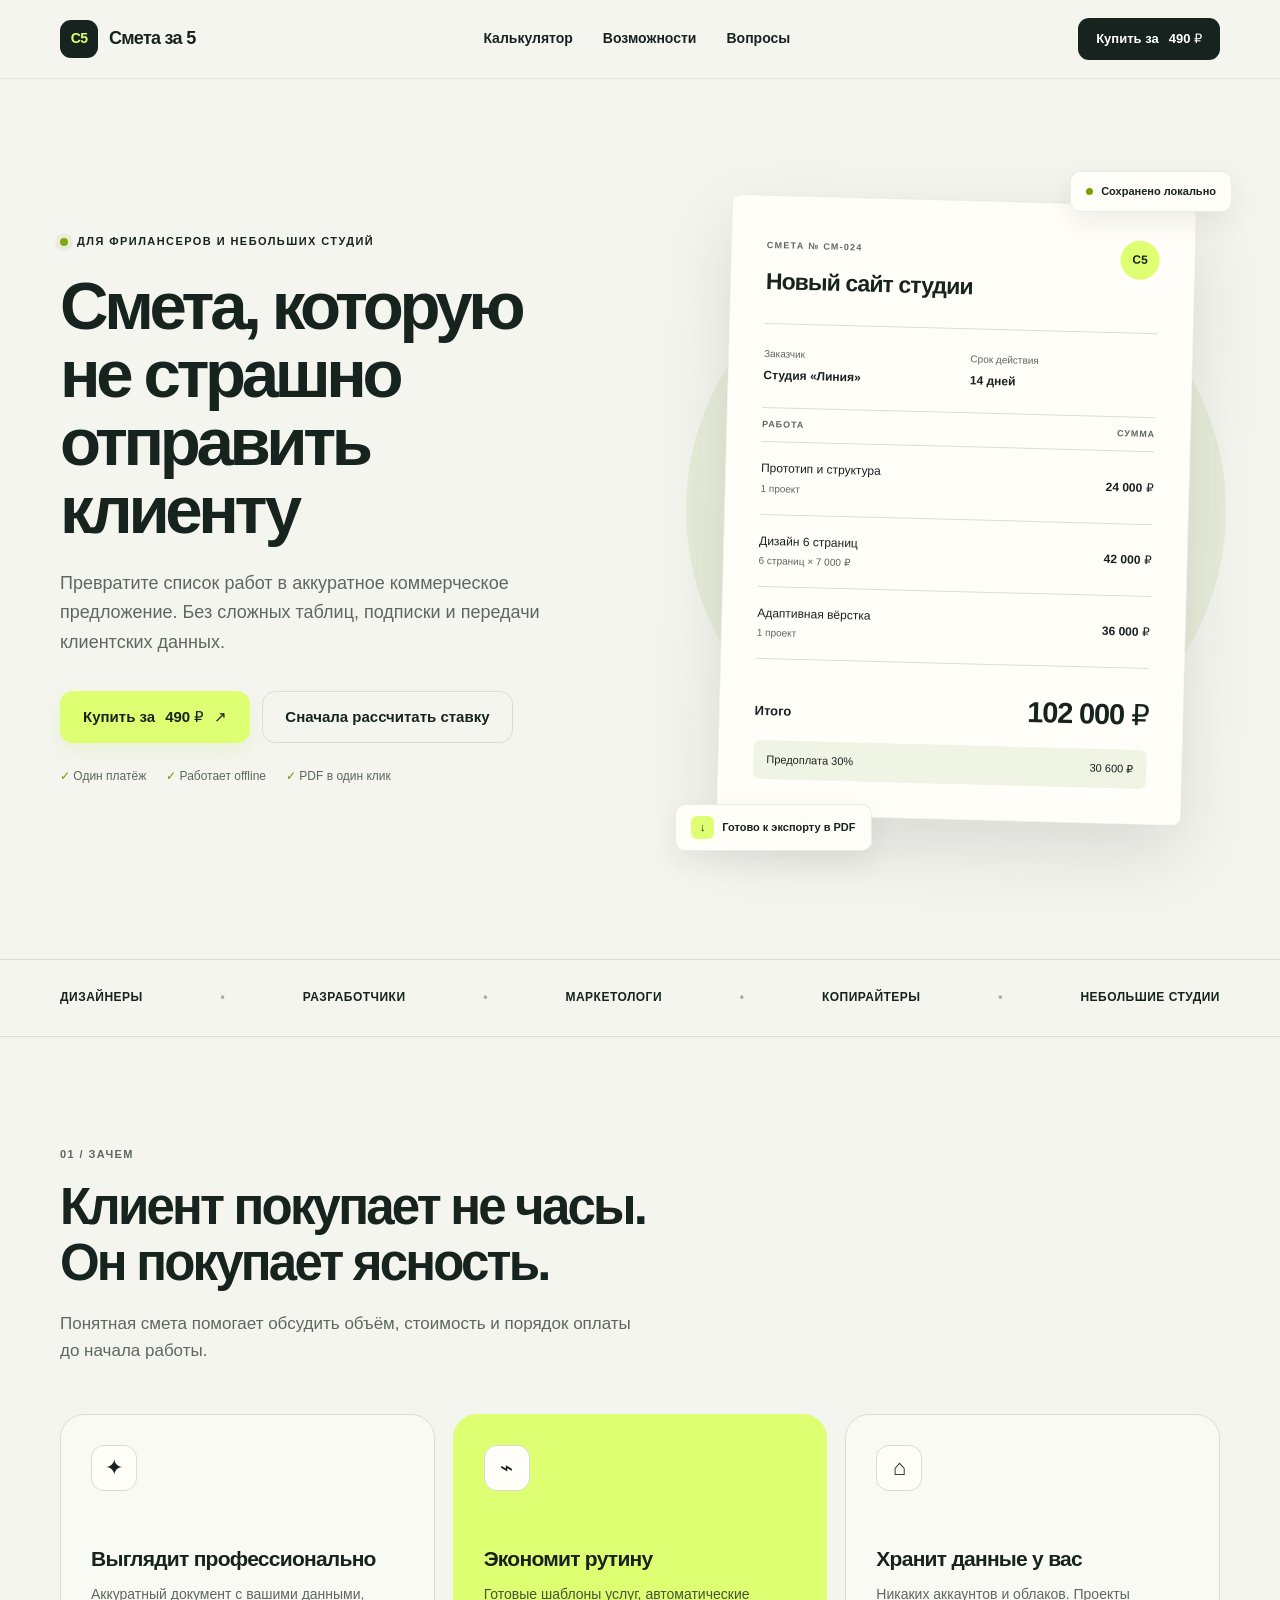
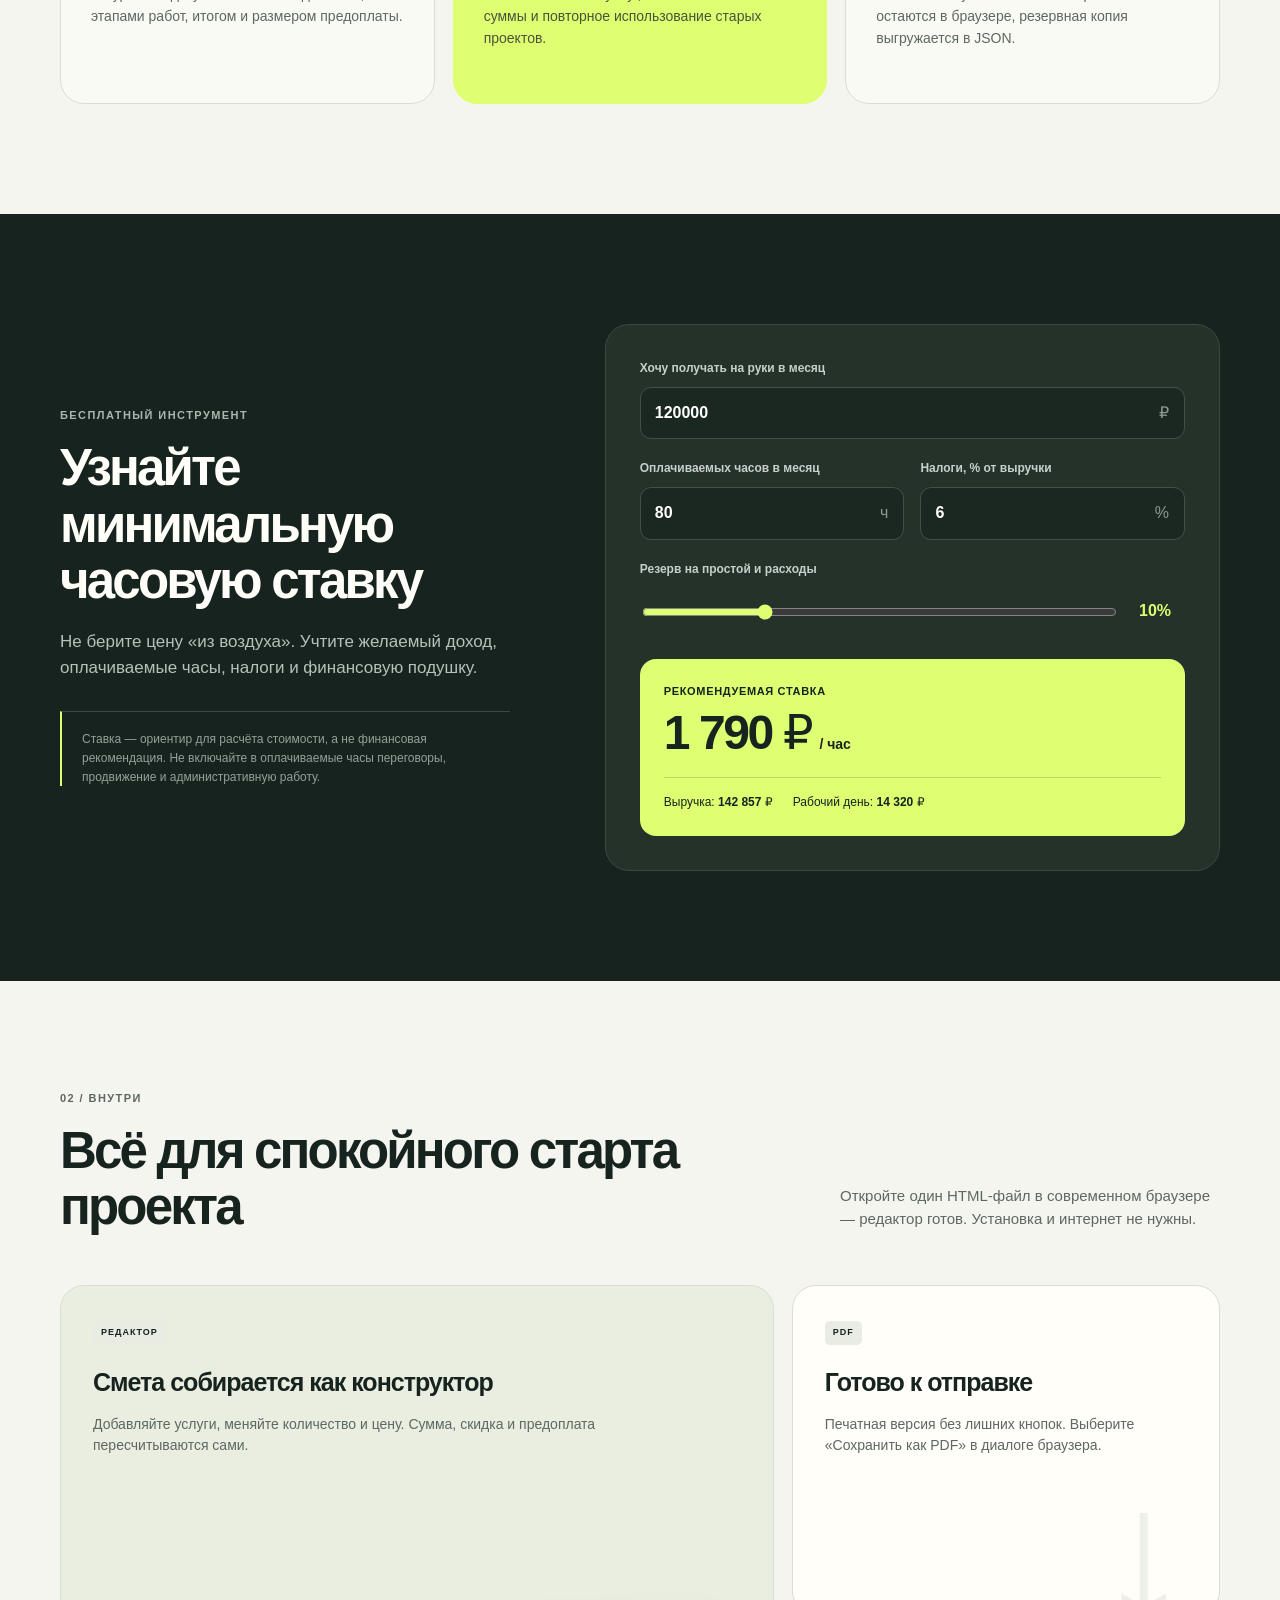
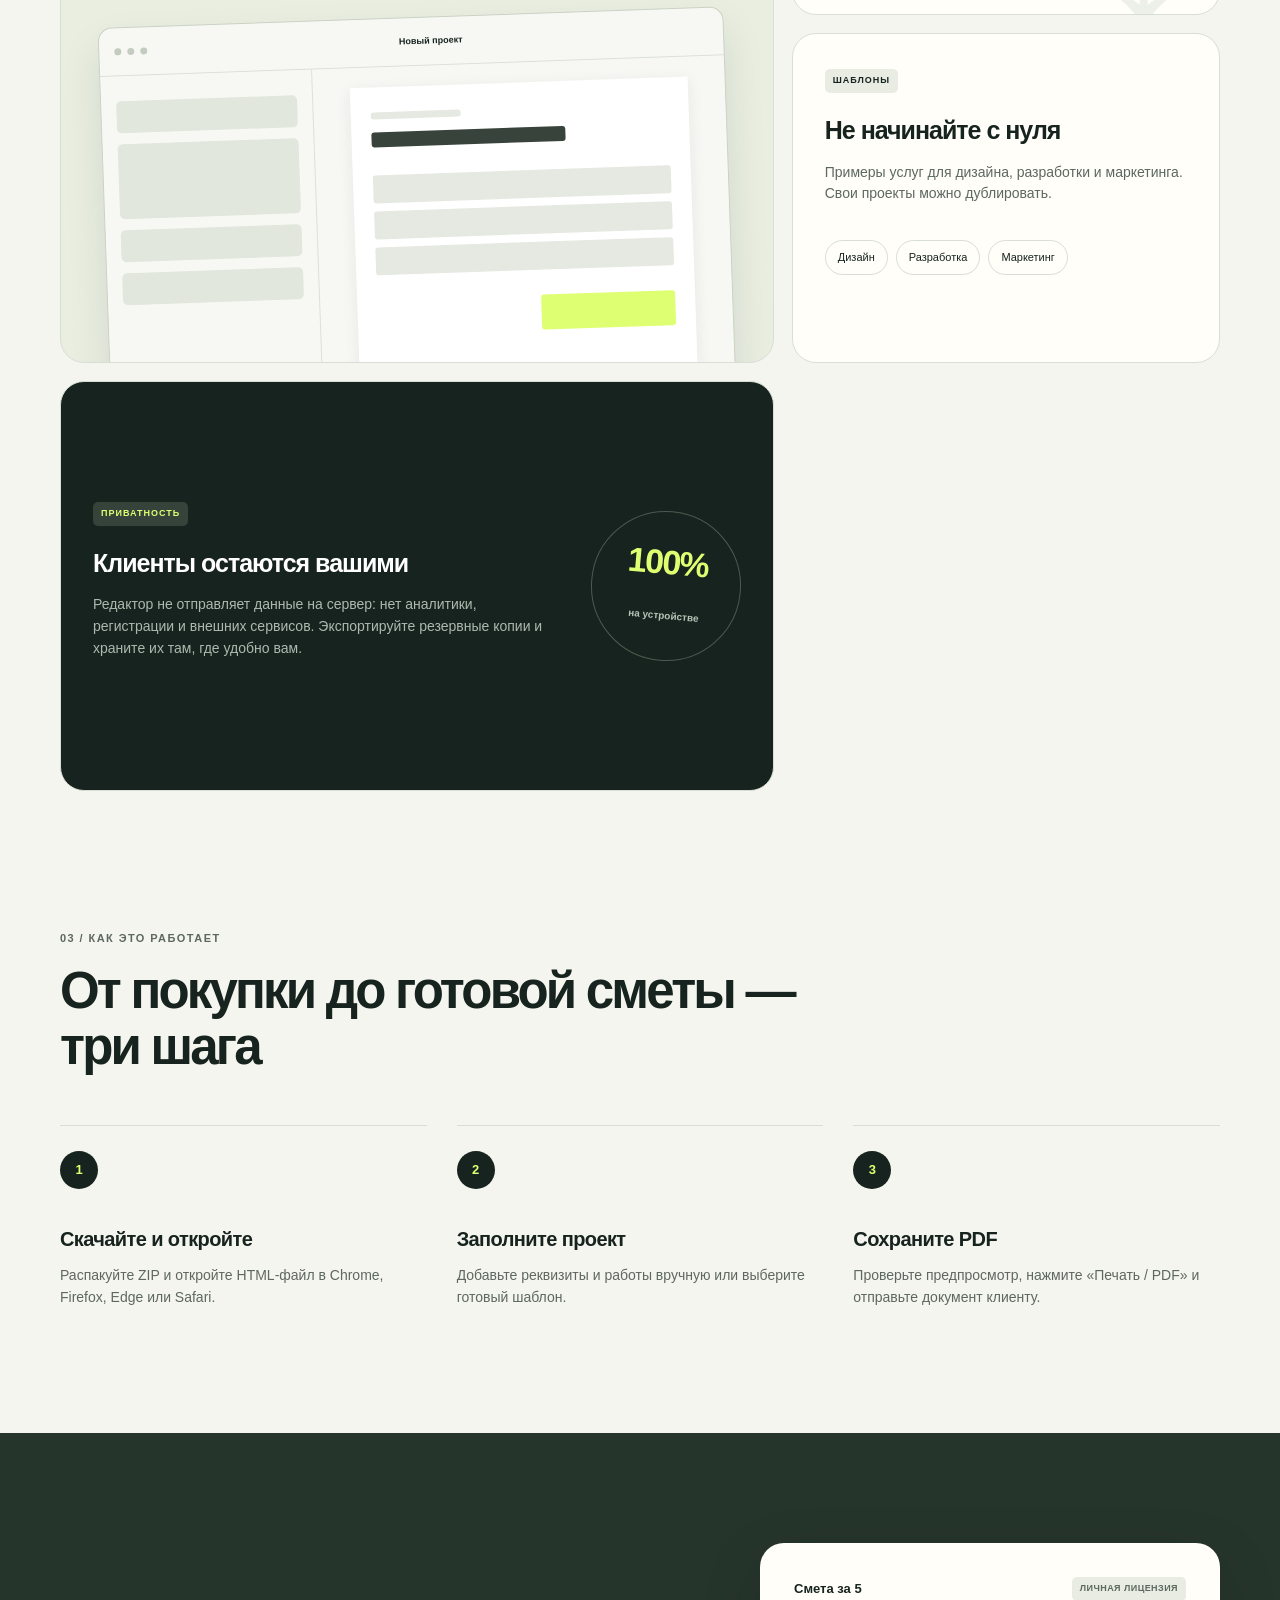
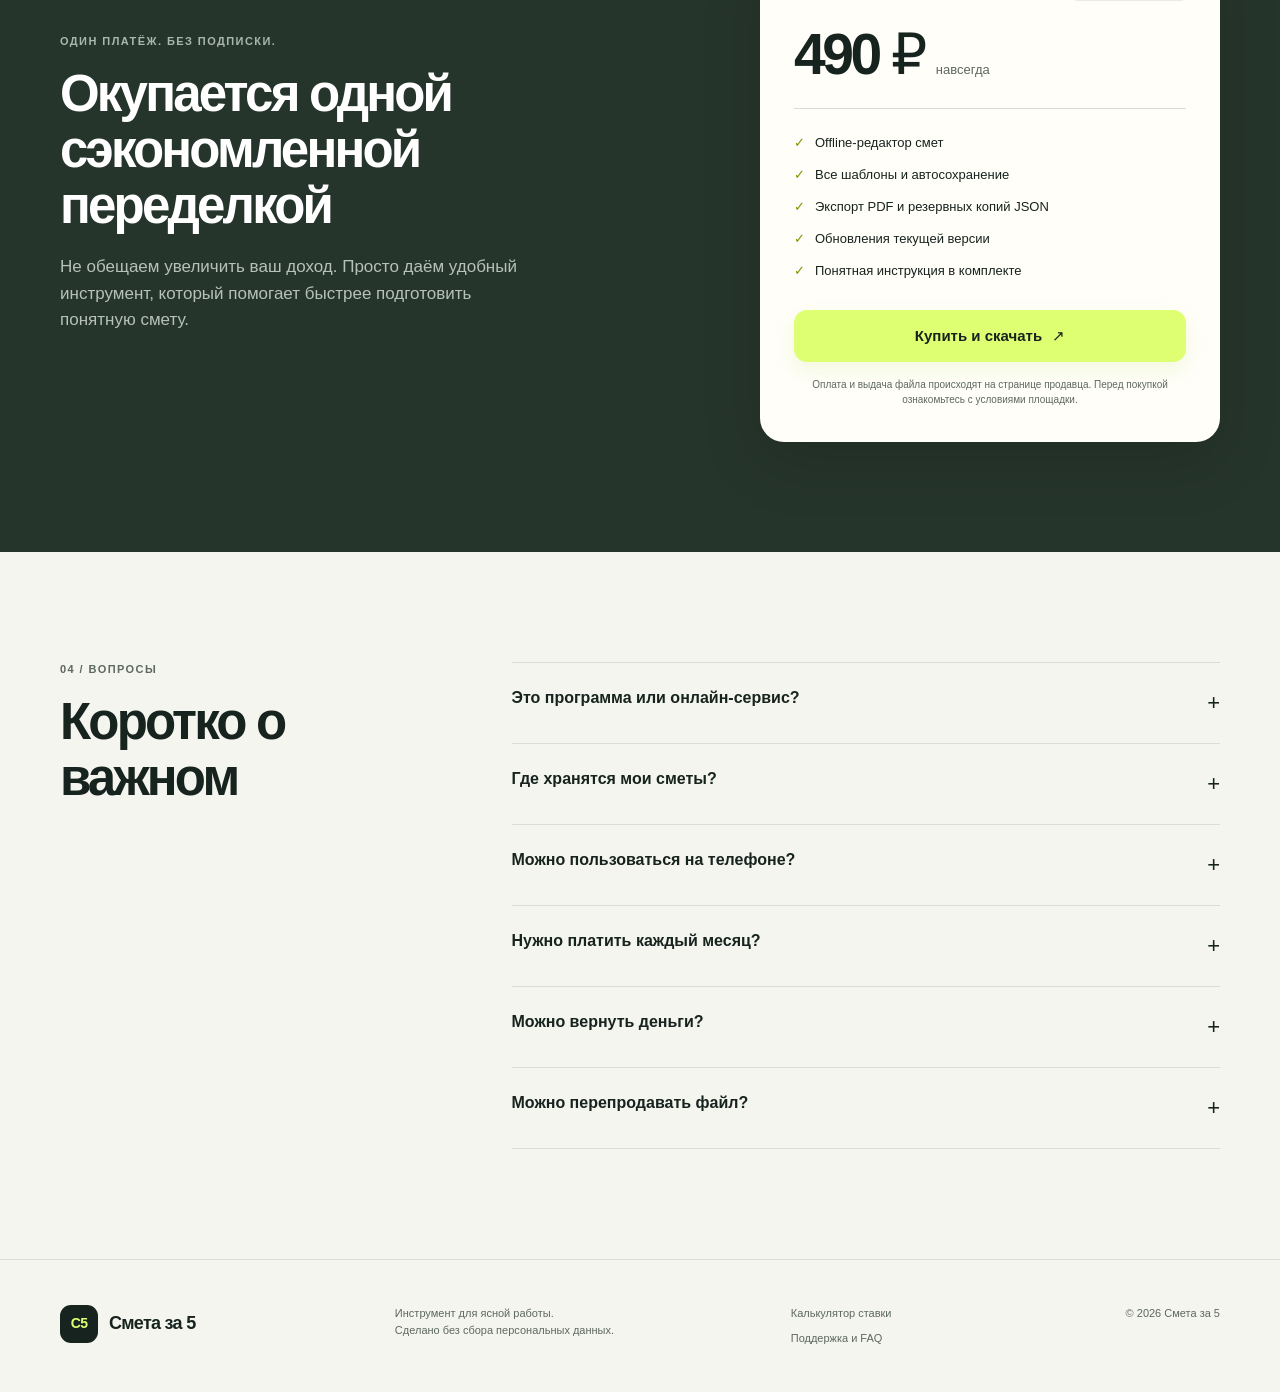
==== index.html @ 5003e91d "Publish landing page" ====
<!doctype html>
<html lang="ru">
<head>
  <meta charset="utf-8">
  <meta name="viewport" content="width=device-width, initial-scale=1">
  <meta name="description" content="Смета за 5 — offline-редактор понятных смет и коммерческих предложений для фрилансеров. Без подписки, регистрации и передачи данных.">
  <meta name="theme-color" content="#17231e">
  <meta property="og:title" content="Смета за 5 — смета, которую не страшно отправить">
  <meta property="og:description" content="Соберите профессиональную смету, сохраните проекты и экспортируйте PDF. Разовая покупка, работа offline.">
  <meta property="og:type" content="website">
  <title>Смета за 5 — редактор смет для фрилансеров</title>
  <link rel="icon" href="favicon.svg" type="image/svg+xml">
  <link rel="stylesheet" href="styles.css">
  <script src="config.js" defer></script>
  <script src="app.js" defer></script>
</head>
<body>
  <a class="skip-link" href="#main">К содержанию</a>
  <header class="site-header">
    <div class="container header-inner">
      <a class="brand" href="#top">
        <span class="brand-mark" aria-hidden="true">С5</span>
        <span>Смета за 5</span>
      </a>
      <nav class="nav" aria-label="Основная навигация">
        <a href="#calculator">Калькулятор</a>
        <a href="#inside">Возможности</a>
        <a href="#faq">Вопросы</a>
      </nav>
      <button class="button button-small button-dark" type="button" data-buy>Купить за <span data-price>490 ₽</span></button>
    </div>
  </header>

  <main id="main">
    <section class="hero" id="top">
      <div class="container hero-grid">
        <div class="hero-copy">
          <div class="eyebrow"><span></span> Для фрилансеров и небольших студий</div>
          <h1>Смета, которую не&nbsp;страшно отправить клиенту</h1>
          <p class="hero-lead">Превратите список работ в аккуратное коммерческое предложение. Без сложных таблиц, подписки и передачи клиентских данных.</p>
          <div class="hero-actions">
            <button class="button button-accent" type="button" data-buy>Купить за <span data-price>490 ₽</span> <span aria-hidden="true">↗</span></button>
            <a class="button button-ghost" href="#calculator">Сначала рассчитать ставку</a>
          </div>
          <ul class="trust-list" aria-label="Преимущества покупки">
            <li>✓ Один платёж</li>
            <li>✓ Работает offline</li>
            <li>✓ PDF в один клик</li>
          </ul>
        </div>

        <div class="hero-visual" aria-label="Пример готовой сметы">
          <div class="floating-note note-top"><span class="status-dot"></span> Сохранено локально</div>
          <article class="estimate-card">
            <div class="estimate-head">
              <div>
                <span class="mini-label">СМЕТА № СМ-024</span>
                <h2>Новый сайт студии</h2>
              </div>
              <span class="estimate-logo">С5</span>
            </div>
            <div class="estimate-meta">
              <div><span>Заказчик</span><strong>Студия «Линия»</strong></div>
              <div><span>Срок действия</span><strong>14 дней</strong></div>
            </div>
            <div class="estimate-lines">
              <div class="line line-heading"><span>Работа</span><span>Сумма</span></div>
              <div class="line"><span>Прототип и структура<small>1 проект</small></span><strong>24 000 ₽</strong></div>
              <div class="line"><span>Дизайн 6 страниц<small>6 страниц × 7 000 ₽</small></span><strong>42 000 ₽</strong></div>
              <div class="line"><span>Адаптивная вёрстка<small>1 проект</small></span><strong>36 000 ₽</strong></div>
            </div>
            <div class="estimate-total"><span>Итого</span><strong>102 000 ₽</strong></div>
            <div class="estimate-advance"><span>Предоплата 30%</span><span>30 600 ₽</span></div>
          </article>
          <div class="floating-note note-bottom"><span aria-hidden="true">↓</span> Готово к экспорту в PDF</div>
        </div>
      </div>
    </section>

    <section class="audience-strip" aria-label="Для кого продукт">
      <div class="container strip-inner">
        <span>Дизайнеры</span><i>•</i><span>Разработчики</span><i>•</i><span>Маркетологи</span><i>•</i><span>Копирайтеры</span><i>•</i><span>Небольшие студии</span>
      </div>
    </section>

    <section class="section problems">
      <div class="container">
        <div class="section-heading">
          <span class="section-number">01 / ЗАЧЕМ</span>
          <h2>Клиент покупает не часы.<br>Он покупает ясность.</h2>
          <p>Понятная смета помогает обсудить объём, стоимость и порядок оплаты до начала работы.</p>
        </div>
        <div class="feature-grid">
          <article class="feature-card">
            <span class="feature-icon" aria-hidden="true">✦</span>
            <h3>Выглядит профессионально</h3>
            <p>Аккуратный документ с вашими данными, этапами работ, итогом и размером предоплаты.</p>
          </article>
          <article class="feature-card featured">
            <span class="feature-icon" aria-hidden="true">⌁</span>
            <h3>Экономит рутину</h3>
            <p>Готовые шаблоны услуг, автоматические суммы и повторное использование старых проектов.</p>
          </article>
          <article class="feature-card">
            <span class="feature-icon" aria-hidden="true">⌂</span>
            <h3>Хранит данные у вас</h3>
            <p>Никаких аккаунтов и облаков. Проекты остаются в браузере, резервная копия выгружается в JSON.</p>
          </article>
        </div>
      </div>
    </section>

    <section class="section calculator-section" id="calculator">
      <div class="container calculator-grid">
        <div class="calculator-copy">
          <span class="section-number light">БЕСПЛАТНЫЙ ИНСТРУМЕНТ</span>
          <h2>Узнайте минимальную часовую ставку</h2>
          <p>Не берите цену «из воздуха». Учтите желаемый доход, оплачиваемые часы, налоги и финансовую подушку.</p>
          <div class="formula-note">Ставка — ориентир для расчёта стоимости, а не финансовая рекомендация. Не включайте в оплачиваемые часы переговоры, продвижение и административную работу.</div>
        </div>
        <form class="calculator-card" id="rate-form">
          <div class="calc-field calc-wide">
            <label for="income">Хочу получать на руки в месяц</label>
            <div class="input-with-unit"><input id="income" name="income" type="number" min="1000" max="100000000" step="1000" value="120000" inputmode="decimal"><span>₽</span></div>
          </div>
          <div class="calc-field">
            <label for="hours">Оплачиваемых часов в месяц</label>
            <div class="input-with-unit"><input id="hours" name="hours" type="number" min="1" max="744" step="1" value="80" inputmode="numeric"><span>ч</span></div>
          </div>
          <div class="calc-field">
            <label for="tax">Налоги, % от выручки</label>
            <div class="input-with-unit"><input id="tax" name="tax" type="number" min="0" max="60" step="0.1" value="6" inputmode="decimal"><span>%</span></div>
          </div>
          <div class="calc-field calc-wide">
            <label for="reserve">Резерв на простой и расходы</label>
            <div class="range-row"><input id="reserve" name="reserve" type="range" min="0" max="40" step="1" value="10"><output id="reserve-output" for="reserve">10%</output></div>
          </div>
          <p class="form-error" id="calc-error" role="alert" hidden></p>
          <div class="calc-result" aria-live="polite">
            <span>Рекомендуемая ставка</span>
            <strong id="rate-result">1 790 ₽<small>/ час</small></strong>
            <div class="result-details"><span>Выручка: <b id="revenue-result">142 858 ₽</b></span><span>Рабочий день: <b id="day-result">14 320 ₽</b></span></div>
          </div>
        </form>
      </div>
    </section>

    <section class="section" id="inside">
      <div class="container">
        <div class="section-heading horizontal-heading">
          <div><span class="section-number">02 / ВНУТРИ</span><h2>Всё для спокойного старта проекта</h2></div>
          <p>Откройте один HTML-файл в современном браузере — редактор готов. Установка и интернет не нужны.</p>
        </div>
        <div class="inside-grid">
          <article class="inside-card inside-large editor-preview">
            <div class="inside-copy"><span class="tag">РЕДАКТОР</span><h3>Смета собирается как конструктор</h3><p>Добавляйте услуги, меняйте количество и цену. Сумма, скидка и предоплата пересчитываются сами.</p></div>
            <div class="fake-editor" aria-hidden="true">
              <div class="fake-toolbar"><i></i><i></i><i></i><span>Новый проект</span></div>
              <div class="fake-editor-body"><div class="fake-sidebar"><b></b><b></b><b></b><b></b></div><div class="fake-paper"><span></span><strong></strong><i></i><i></i><i></i><em></em></div></div>
            </div>
          </article>
          <article class="inside-card"><span class="tag">PDF</span><h3>Готово к отправке</h3><p>Печатная версия без лишних кнопок. Выберите «Сохранить как PDF» в диалоге браузера.</p><div class="big-symbol" aria-hidden="true">↓</div></article>
          <article class="inside-card"><span class="tag">ШАБЛОНЫ</span><h3>Не начинайте с нуля</h3><p>Примеры услуг для дизайна, разработки и маркетинга. Свои проекты можно дублировать.</p><div class="template-chips"><span>Дизайн</span><span>Разработка</span><span>Маркетинг</span></div></article>
          <article class="inside-card inside-large privacy-card"><div><span class="tag">ПРИВАТНОСТЬ</span><h3>Клиенты остаются вашими</h3><p>Редактор не отправляет данные на сервер: нет аналитики, регистрации и внешних сервисов. Экспортируйте резервные копии и храните их там, где удобно вам.</p></div><div class="privacy-seal" aria-hidden="true">100%<span>на устройстве</span></div></article>
        </div>
      </div>
    </section>

    <section class="section steps-section">
      <div class="container">
        <div class="section-heading"><span class="section-number">03 / КАК ЭТО РАБОТАЕТ</span><h2>От покупки до готовой сметы — три шага</h2></div>
        <ol class="steps-list">
          <li><span>1</span><div><h3>Скачайте и откройте</h3><p>Распакуйте ZIP и откройте HTML-файл в Chrome, Firefox, Edge или Safari.</p></div></li>
          <li><span>2</span><div><h3>Заполните проект</h3><p>Добавьте реквизиты и работы вручную или выберите готовый шаблон.</p></div></li>
          <li><span>3</span><div><h3>Сохраните PDF</h3><p>Проверьте предпросмотр, нажмите «Печать / PDF» и отправьте документ клиенту.</p></div></li>
        </ol>
      </div>
    </section>

    <section class="section pricing-section" id="buy">
      <div class="container pricing-grid">
        <div class="pricing-copy"><span class="section-number light">ОДИН ПЛАТЁЖ. БЕЗ ПОДПИСКИ.</span><h2>Окупается одной сэкономленной переделкой</h2><p>Не обещаем увеличить ваш доход. Просто даём удобный инструмент, который помогает быстрее подготовить понятную смету.</p></div>
        <div class="price-card">
          <div class="price-card-head"><span>Смета за 5</span><span class="license-badge">Личная лицензия</span></div>
          <div class="price"><strong data-price>490 ₽</strong><span>навсегда</span></div>
          <ul>
            <li>Offline-редактор смет</li>
            <li>Все шаблоны и автосохранение</li>
            <li>Экспорт PDF и резервных копий JSON</li>
            <li>Обновления текущей версии</li>
            <li>Понятная инструкция в комплекте</li>
          </ul>
          <button class="button button-accent button-full" type="button" data-buy>Купить и скачать <span aria-hidden="true">↗</span></button>
          <p class="price-note">Оплата и выдача файла происходят на странице продавца. Перед покупкой ознакомьтесь с условиями площадки.</p>
        </div>
      </div>
    </section>

    <section class="section faq-section" id="faq">
      <div class="container faq-grid">
        <div><span class="section-number">04 / ВОПРОСЫ</span><h2>Коротко о важном</h2></div>
        <div class="faq-list">
          <details><summary>Это программа или онлайн-сервис?<span>+</span></summary><p>Это offline-приложение в одном HTML-файле. Оно открывается в браузере, но не требует интернет и не отправляет данные на сервер.</p></details>
          <details><summary>Где хранятся мои сметы?<span>+</span></summary><p>В локальном хранилище вашего браузера. Очистка данных браузера может их удалить, поэтому регулярно используйте «Экспорт» для резервной копии JSON.</p></details>
          <details><summary>Можно пользоваться на телефоне?<span>+</span></summary><p>Интерфейс адаптирован для небольших экранов, но удобнее всего заполнять сметы и сохранять PDF на компьютере. Поведение загрузок зависит от мобильного браузера.</p></details>
          <details><summary>Нужно платить каждый месяц?<span>+</span></summary><p>Нет. Вы платите один раз за текущую лицензию. Для работы редактора не нужны наши серверы, поэтому подписки нет.</p></details>
          <details><summary>Можно вернуть деньги?<span>+</span></summary><p>Если файл технически не открывается, напишите в поддержку — сначала поможем решить проблему. Условия возврата цифрового товара указываются на странице оплаты с учётом применимого законодательства.</p></details>
          <details><summary>Можно перепродавать файл?<span>+</span></summary><p>Нет. Лицензия разрешает использовать редактор в своей работе и создавать неограниченное число смет, но не перепродавать или публиковать исходный файл.</p></details>
        </div>
      </div>
    </section>
  </main>

  <footer class="site-footer">
    <div class="container footer-inner">
      <a class="brand footer-brand" href="#top"><span class="brand-mark">С5</span><span>Смета за 5</span></a>
      <p>Инструмент для ясной работы.<br>Сделано без сбора персональных данных.</p>
      <div class="footer-links"><a href="#calculator">Калькулятор ставки</a><a href="#faq">Поддержка и FAQ</a><a id="support-link" href="#" hidden>Написать в поддержку</a></div>
      <span class="copyright">© <span id="year">2026</span> Смета за 5</span>
    </div>
  </footer>

  <dialog class="purchase-dialog" id="purchase-dialog" aria-labelledby="dialog-title">
    <button class="dialog-close" type="button" aria-label="Закрыть" data-close-dialog>×</button>
    <span class="brand-mark" aria-hidden="true">С5</span>
    <h2 id="dialog-title">Оплата ещё не настроена</h2>
    <p id="dialog-text">Владельцу сайта нужно добавить ссылку на страницу оплаты в <code>public/config.js</code> и повторить сборку.</p>
    <a class="button button-accent button-full" id="payment-link" href="#" target="_blank" rel="noopener" hidden>Перейти к оплате <span aria-hidden="true">↗</span></a>
    <button class="button button-ghost button-full" type="button" data-close-dialog>Понятно</button>
  </dialog>
  <noscript><div class="noscript">Для калькулятора и кнопки покупки нужен JavaScript. Содержимое страницы доступно и без него.</div></noscript>
</body>
</html>
---- styles.css ----
:root {
  --ink: #17231e;
  --muted: #5d6860;
  --paper: #f5f5ef;
  --white: #fffef9;
  --accent: #dfff72;
  --accent-dark: #bfe64e;
  --line: #d9ded5;
  --soft: #e9ece3;
  --radius: 24px;
  --shadow: 0 28px 70px rgba(23, 35, 30, .12);
  font-family: Inter, -apple-system, BlinkMacSystemFont, "Segoe UI", sans-serif;
  color: var(--ink);
  background: var(--paper);
  font-synthesis: none;
}

* { box-sizing: border-box; }
[hidden] { display: none !important; }
html { scroll-behavior: smooth; scroll-padding-top: 90px; }
body { margin: 0; line-height: 1.55; }
button, input { font: inherit; }
button, a { -webkit-tap-highlight-color: transparent; }
a { color: inherit; text-decoration: none; }
button { color: inherit; }
.container { width: min(1160px, calc(100% - 48px)); margin-inline: auto; }
.skip-link { position: fixed; top: -60px; left: 20px; z-index: 100; padding: 12px 18px; background: var(--accent); color: var(--ink); border-radius: 8px; }
.skip-link:focus { top: 12px; }

.site-header { position: sticky; top: 0; z-index: 20; background: rgba(245, 245, 239, .9); border-bottom: 1px solid rgba(23, 35, 30, .08); backdrop-filter: blur(14px); }
.header-inner { min-height: 78px; display: flex; align-items: center; justify-content: space-between; gap: 28px; }
.brand { display: inline-flex; align-items: center; gap: 11px; font-size: 18px; font-weight: 800; letter-spacing: -.04em; white-space: nowrap; }
.brand-mark { display: inline-grid; place-items: center; width: 38px; height: 38px; border-radius: 11px; background: var(--ink); color: var(--accent); font-size: 14px; font-weight: 900; letter-spacing: -.05em; }
.nav { display: flex; gap: 30px; font-size: 14px; font-weight: 600; }
.nav a, .footer-links a { transition: opacity .2s; }
.nav a:hover, .footer-links a:hover { opacity: .55; }
.button { min-height: 52px; border: 1px solid transparent; border-radius: 13px; padding: 0 22px; display: inline-flex; justify-content: center; align-items: center; gap: 10px; font-weight: 750; font-size: 15px; cursor: pointer; transition: transform .2s, background .2s, box-shadow .2s; }
.button:hover { transform: translateY(-2px); }
.button:focus-visible, summary:focus-visible, a:focus-visible, input:focus-visible { outline: 3px solid #719500; outline-offset: 3px; }
.button-small { min-height: 42px; padding: 0 17px; border-radius: 11px; font-size: 13px; }
.button-dark { background: var(--ink); color: white; }
.button-dark:hover { background: #2d3c34; }
.button-accent { background: var(--accent); color: var(--ink); box-shadow: 0 8px 20px rgba(174, 213, 64, .15); }
.button-accent:hover { background: var(--accent-dark); box-shadow: 0 12px 25px rgba(174, 213, 64, .25); }
.button-ghost { background: transparent; border-color: var(--line); }
.button-ghost:hover { background: var(--white); }
.button-full { width: 100%; }

.hero { overflow: hidden; padding: 86px 0 104px; }
.hero-grid { display: grid; grid-template-columns: 1.03fr .97fr; align-items: center; gap: 72px; }
.eyebrow, .section-number { font-size: 11px; line-height: 1.3; font-weight: 800; letter-spacing: .13em; text-transform: uppercase; }
.eyebrow { display: flex; align-items: center; gap: 9px; margin-bottom: 23px; }
.eyebrow > span { width: 8px; height: 8px; border-radius: 50%; background: #82a915; box-shadow: 0 0 0 5px rgba(130, 169, 21, .1); }
h1, h2, h3, p { margin-top: 0; }
h1 { max-width: 650px; margin-bottom: 24px; font-size: clamp(45px, 5.25vw, 73px); line-height: 1.015; letter-spacing: -.065em; font-weight: 850; }
.hero-lead { max-width: 580px; color: var(--muted); font-size: 18px; line-height: 1.65; }
.hero-actions { display: flex; flex-wrap: wrap; gap: 12px; margin: 33px 0 24px; }
.trust-list { display: flex; flex-wrap: wrap; gap: 20px; margin: 0; padding: 0; list-style: none; font-size: 12px; color: var(--muted); }
.trust-list li::first-letter { color: #729600; }
.hero-visual { position: relative; padding: 35px 0; }
.hero-visual::before { content: ""; position: absolute; width: 540px; height: 540px; border-radius: 50%; background: #e8edda; top: 50%; left: 50%; transform: translate(-50%, -50%); }
.estimate-card { position: relative; z-index: 1; width: min(100%, 465px); margin: auto; padding: 35px; background: var(--white); border: 1px solid rgba(23, 35, 30, .06); border-radius: 9px; box-shadow: var(--shadow); transform: rotate(1.5deg); }
.estimate-head { display: flex; justify-content: space-between; gap: 20px; align-items: flex-start; padding-bottom: 24px; border-bottom: 1px solid var(--line); }
.mini-label { font-size: 9px; font-weight: 800; letter-spacing: .14em; color: var(--muted); }
.estimate-head h2 { margin: 8px 0 0; font-size: 23px; letter-spacing: -.04em; }
.estimate-logo { display: grid; place-items: center; width: 39px; height: 39px; background: var(--accent); border-radius: 50%; font-size: 12px; font-weight: 900; }
.estimate-meta { display: grid; grid-template-columns: 1fr 1fr; gap: 20px; padding: 22px 0; }
.estimate-meta div { display: grid; gap: 4px; }
.estimate-meta span { font-size: 10px; color: var(--muted); }
.estimate-meta strong { font-size: 12px; }
.estimate-lines { border-top: 1px solid var(--line); }
.line { display: flex; align-items: center; justify-content: space-between; gap: 15px; padding: 17px 0; border-bottom: 1px solid var(--line); font-size: 12px; }
.line span { display: grid; gap: 3px; }
.line small { color: var(--muted); font-size: 10px; }
.line strong { white-space: nowrap; }
.line-heading { padding: 10px 0; color: var(--muted); font-size: 9px; font-weight: 700; letter-spacing: .1em; text-transform: uppercase; }
.estimate-total { display: flex; align-items: baseline; justify-content: space-between; margin-top: 24px; }
.estimate-total span { font-size: 13px; font-weight: 700; }
.estimate-total strong { font-size: 29px; letter-spacing: -.04em; }
.estimate-advance { display: flex; justify-content: space-between; margin-top: 12px; padding: 11px 13px; background: #f0f4e5; border-radius: 7px; font-size: 11px; }
.floating-note { position: absolute; z-index: 2; display: flex; align-items: center; gap: 8px; padding: 11px 15px; border: 1px solid rgba(23, 35, 30, .08); border-radius: 10px; background: rgba(255, 254, 249, .94); box-shadow: 0 10px 30px rgba(23, 35, 30, .08); font-size: 11px; font-weight: 700; backdrop-filter: blur(8px); }
.note-top { top: 6px; right: -12px; }
.note-bottom { bottom: 4px; left: -17px; }
.note-bottom > span { display: grid; place-items: center; width: 23px; height: 23px; border-radius: 6px; background: var(--accent); }
.status-dot { width: 7px; height: 7px; background: #75a300; border-radius: 50%; }
.audience-strip { border-block: 1px solid var(--line); }
.strip-inner { min-height: 76px; display: flex; align-items: center; justify-content: space-between; gap: 15px; font-size: 12px; font-weight: 750; letter-spacing: .04em; text-transform: uppercase; }
.strip-inner i { color: #a7b09f; font-style: normal; }

.section { padding: 110px 0; }
.section-heading { max-width: 760px; margin-bottom: 50px; }
.section-number { display: block; margin-bottom: 18px; color: #5d6860; }
.section-number.light { color: #aab7ae; }
.section-heading h2, .calculator-copy h2, .pricing-copy h2, .faq-grid > div > h2 { margin-bottom: 20px; font-size: clamp(35px, 4vw, 51px); line-height: 1.1; letter-spacing: -.055em; }
.section-heading > p, .horizontal-heading > p { max-width: 580px; margin-bottom: 0; color: var(--muted); font-size: 17px; }
.feature-grid { display: grid; grid-template-columns: repeat(3, 1fr); gap: 18px; }
.feature-card { min-height: 290px; padding: 30px; border: 1px solid var(--line); border-radius: var(--radius); background: rgba(255, 254, 249, .45); }
.feature-card.featured { background: var(--accent); border-color: var(--accent); }
.feature-icon { display: grid; place-items: center; width: 46px; height: 46px; margin-bottom: 55px; border: 1px solid var(--line); border-radius: 13px; background: var(--white); font-size: 22px; }
.feature-card h3 { margin-bottom: 12px; font-size: 21px; line-height: 1.25; letter-spacing: -.035em; }
.feature-card p { margin-bottom: 0; color: var(--muted); font-size: 14px; }
.featured p { color: #47543a; }

.calculator-section { background: var(--ink); color: var(--white); }
.calculator-grid { display: grid; grid-template-columns: .85fr 1.15fr; gap: 90px; align-items: center; }
.calculator-copy h2 { max-width: 450px; }
.calculator-copy > p { max-width: 450px; color: #b6c1b9; font-size: 17px; }
.formula-note { max-width: 450px; margin-top: 30px; padding: 18px 0 0 20px; border-top: 1px solid #3b4940; border-left: 2px solid var(--accent); color: #94a198; font-size: 12px; }
.calculator-card { display: grid; grid-template-columns: 1fr 1fr; gap: 20px 16px; padding: 34px; border-radius: var(--radius); background: #24322a; border: 1px solid #3a493f; }
.calc-field { display: grid; gap: 9px; }
.calc-wide { grid-column: 1 / -1; }
.calc-field label { color: #c7d0ca; font-size: 12px; font-weight: 650; }
.input-with-unit { display: flex; align-items: center; background: #1b2821; border: 1px solid #425047; border-radius: 11px; }
.input-with-unit:focus-within { border-color: var(--accent); }
.input-with-unit input { width: 100%; min-width: 0; padding: 13px 14px; border: 0; outline: 0; background: transparent; color: white; font-weight: 700; }
.input-with-unit span { padding-right: 15px; color: #8c9a90; }
.range-row { display: flex; align-items: center; gap: 20px; min-height: 49px; }
.range-row input { width: 100%; accent-color: var(--accent); }
.range-row output { min-width: 46px; color: var(--accent); font-weight: 800; }
.form-error { grid-column: 1 / -1; margin: 0; padding: 10px 13px; border-radius: 8px; background: #5b302d; color: #ffd9d2; font-size: 13px; }
.calc-result { grid-column: 1 / -1; margin-top: 3px; padding: 24px; border-radius: 16px; background: var(--accent); color: var(--ink); }
.calc-result > span { display: block; font-size: 11px; font-weight: 800; letter-spacing: .06em; text-transform: uppercase; }
.calc-result > strong { display: block; margin: 4px 0 15px; font-size: clamp(35px, 4vw, 48px); line-height: 1.2; letter-spacing: -.05em; }
.calc-result strong small { margin-left: 8px; font-size: 14px; font-weight: 650; letter-spacing: 0; }
.result-details { display: flex; flex-wrap: wrap; gap: 20px; padding-top: 15px; border-top: 1px solid rgba(23, 35, 30, .18); font-size: 12px; }

.horizontal-heading { max-width: none; display: flex; align-items: end; justify-content: space-between; gap: 50px; }
.horizontal-heading h2 { max-width: 650px; margin-bottom: 0; }
.horizontal-heading > p { max-width: 380px; padding-bottom: 5px; font-size: 15px; }
.inside-grid { display: grid; grid-template-columns: 1.25fr .75fr; gap: 18px; }
.inside-card { position: relative; overflow: hidden; min-height: 330px; padding: 32px; border: 1px solid var(--line); border-radius: var(--radius); background: var(--white); }
.inside-card h3 { margin: 18px 0 12px; font-size: 25px; letter-spacing: -.04em; }
.inside-card p { max-width: 540px; color: var(--muted); font-size: 14px; }
.tag { display: inline-block; padding: 5px 8px; border-radius: 5px; background: var(--soft); font-size: 9px; font-weight: 850; letter-spacing: .11em; }
.inside-large { min-height: 410px; }
.inside-large.editor-preview { grid-row: span 2; min-height: 678px; background: #e9eee1; }
.inside-copy { position: relative; z-index: 2; }
.big-symbol { position: absolute; right: 28px; bottom: -35px; color: #edf0e8; font-size: 190px; line-height: 1; font-weight: 800; }
.template-chips { display: flex; flex-wrap: wrap; gap: 8px; margin-top: 35px; }
.template-chips span { padding: 8px 12px; border: 1px solid var(--line); border-radius: 30px; font-size: 11px; }
.fake-editor { position: absolute; width: 88%; height: 385px; left: 6%; bottom: -40px; border: 1px solid #cbd2c5; border-radius: 14px; background: #f7f8f4; box-shadow: 0 20px 40px rgba(23, 35, 30, .1); transform: rotate(-2deg); }
.fake-toolbar { height: 48px; display: flex; align-items: center; gap: 6px; padding: 0 15px; border-bottom: 1px solid #dce1d7; }
.fake-toolbar i { width: 7px; height: 7px; border-radius: 50%; background: #c4ccc0; }
.fake-toolbar span { margin-left: auto; margin-right: auto; font-size: 9px; font-weight: 700; }
.fake-editor-body { display: grid; grid-template-columns: 34% 66%; height: calc(100% - 48px); }
.fake-sidebar { padding: 25px 15px; border-right: 1px solid #dce1d7; }
.fake-sidebar b { display: block; height: 32px; margin-bottom: 11px; border-radius: 5px; background: #e2e7dd; }
.fake-sidebar b:nth-child(2) { height: 75px; }
.fake-paper { width: 82%; height: 88%; margin: 20px auto; padding: 25px 20px; background: white; box-shadow: 0 4px 15px rgba(23, 35, 30, .08); }
.fake-paper span, .fake-paper strong, .fake-paper i, .fake-paper em { display: block; background: #e5e9e1; border-radius: 3px; }
.fake-paper span { width: 30%; height: 7px; }
.fake-paper strong { width: 65%; height: 15px; margin: 13px 0 28px; background: #37433b; }
.fake-paper i { height: 28px; margin-top: 8px; }
.fake-paper em { width: 45%; height: 35px; margin: 25px 0 0 auto; background: var(--accent); }
.privacy-card { display: flex; align-items: center; justify-content: space-between; gap: 30px; background: var(--ink); color: white; }
.privacy-card p { color: #adb9b0; }
.privacy-card .tag { background: #35433a; color: var(--accent); }
.privacy-seal { flex: 0 0 auto; display: grid; place-items: center; width: 150px; height: 150px; border: 1px solid #4b5a50; border-radius: 50%; color: var(--accent); font-size: 34px; font-weight: 850; letter-spacing: -.05em; transform: rotate(5deg); }
.privacy-seal span { margin-top: -40px; color: #b7c2b9; font-size: 10px; font-weight: 600; letter-spacing: 0; }

.steps-section { padding-top: 30px; }
.steps-list { display: grid; grid-template-columns: repeat(3, 1fr); gap: 30px; margin: 0; padding: 0; list-style: none; }
.steps-list li { padding-top: 25px; border-top: 1px solid var(--line); }
.steps-list li > span { display: grid; place-items: center; width: 38px; height: 38px; margin-bottom: 35px; border-radius: 50%; background: var(--ink); color: var(--accent); font-size: 13px; font-weight: 800; }
.steps-list h3 { margin-bottom: 10px; font-size: 20px; letter-spacing: -.03em; }
.steps-list p { color: var(--muted); font-size: 14px; }
.pricing-section { background: #26352c; color: white; }
.pricing-grid { display: grid; grid-template-columns: 1fr 460px; gap: 90px; align-items: center; }
.pricing-copy p { max-width: 480px; color: #b6c1b9; font-size: 17px; }
.price-card { padding: 34px; border-radius: var(--radius); background: var(--white); color: var(--ink); box-shadow: 0 20px 60px rgba(0,0,0,.15); }
.price-card-head { display: flex; justify-content: space-between; gap: 10px; align-items: center; font-size: 13px; font-weight: 800; }
.license-badge { padding: 5px 8px; border-radius: 5px; background: var(--soft); color: var(--muted); font-size: 9px; letter-spacing: .05em; text-transform: uppercase; }
.price { display: flex; align-items: baseline; gap: 12px; margin: 25px 0; }
.price strong { font-size: 57px; letter-spacing: -.06em; line-height: 1; }
.price span { color: var(--muted); font-size: 13px; }
.price-card ul { display: grid; gap: 12px; margin: 0 0 28px; padding: 24px 0 0; border-top: 1px solid var(--line); list-style: none; font-size: 13px; }
.price-card li::before { content: "✓"; margin-right: 10px; color: #739900; font-weight: 900; }
.price-note { margin: 15px 5px 0; color: var(--muted); text-align: center; font-size: 10px; }
.faq-grid { display: grid; grid-template-columns: .7fr 1.3fr; gap: 70px; }
.faq-list details { border-top: 1px solid var(--line); }
.faq-list details:last-child { border-bottom: 1px solid var(--line); }
.faq-list summary { display: flex; justify-content: space-between; gap: 20px; padding: 23px 0; cursor: pointer; list-style: none; font-weight: 750; font-size: 16px; }
.faq-list summary::-webkit-details-marker { display: none; }
.faq-list summary span { font-size: 22px; font-weight: 400; transition: transform .2s; }
.faq-list details[open] summary span { transform: rotate(45deg); }
.faq-list details p { max-width: 650px; padding: 0 35px 23px 0; margin: 0; color: var(--muted); font-size: 14px; }
.site-footer { padding: 45px 0; border-top: 1px solid var(--line); }
.footer-inner { display: grid; grid-template-columns: 1fr 1.2fr 1fr auto; gap: 30px; align-items: start; }
.footer-inner p, .footer-links, .copyright { color: var(--muted); font-size: 11px; }
.footer-inner p { margin: 0; }
.footer-links { display: grid; gap: 8px; }
.copyright { text-align: right; }
.purchase-dialog { width: min(480px, calc(100% - 32px)); padding: 38px; border: 1px solid var(--line); border-radius: 24px; background: var(--white); color: var(--ink); box-shadow: var(--shadow); }
.purchase-dialog::backdrop { background: rgba(12, 20, 16, .65); backdrop-filter: blur(5px); }
.purchase-dialog h2 { margin: 25px 0 12px; font-size: 28px; letter-spacing: -.04em; }
.purchase-dialog p { color: var(--muted); font-size: 14px; }
.purchase-dialog .button { margin-top: 10px; }
.dialog-close { position: absolute; right: 16px; top: 12px; width: 38px; height: 38px; border: 0; background: transparent; font-size: 28px; cursor: pointer; }
.noscript { position: fixed; bottom: 0; left: 0; right: 0; z-index: 50; padding: 12px; background: #fff1b8; text-align: center; font-size: 13px; }

@media (max-width: 1000px) {
  .hero-grid { gap: 35px; }
  .calculator-grid, .pricing-grid { gap: 45px; }
  .pricing-grid { grid-template-columns: 1fr 420px; }
  .nav { display: none; }
  .footer-inner { grid-template-columns: 1fr 1fr; }
  .copyright { text-align: left; }
}
@media (max-width: 800px) {
  .container { width: min(100% - 32px, 620px); }
  .hero { padding: 60px 0 70px; }
  .hero-grid, .calculator-grid, .pricing-grid, .faq-grid { grid-template-columns: 1fr; }
  .hero-grid { gap: 45px; }
  .hero-copy { text-align: center; }
  .eyebrow, .hero-actions, .trust-list { justify-content: center; }
  .hero-lead { margin-inline: auto; }
  .hero-visual { width: min(100%, 520px); margin: auto; }
  .strip-inner { justify-content: center; flex-wrap: wrap; padding: 20px 0; }
  .section { padding: 75px 0; }
  .feature-grid, .steps-list { grid-template-columns: 1fr; }
  .feature-card { min-height: 0; }
  .feature-icon { margin-bottom: 35px; }
  .calculator-grid { gap: 35px; }
  .horizontal-heading { display: block; }
  .horizontal-heading > p { margin-top: 20px; }
  .inside-grid { grid-template-columns: 1fr 1fr; }
  .inside-large.editor-preview { grid-column: 1 / -1; grid-row: auto; min-height: 620px; }
  .privacy-card { grid-column: 1 / -1; }
  .steps-section { padding-top: 10px; }
  .steps-list { gap: 25px; }
  .steps-list li { display: grid; grid-template-columns: 45px 1fr; gap: 15px; }
  .steps-list li > span { margin: 0; }
  .pricing-grid { gap: 35px; }
  .price-card { width: min(100%, 500px); }
  .faq-grid { gap: 20px; }
}
@media (max-width: 540px) {
  .header-inner { min-height: 67px; gap: 10px; }
  .header-inner .brand > span:last-child { display: none; }
  .header-inner .button { padding-inline: 13px; }
  h1 { font-size: 43px; }
  .hero-lead { font-size: 16px; }
  .hero-actions { display: grid; }
  .estimate-card { padding: 24px; }
  .note-top { right: -5px; }
  .note-bottom { left: -5px; }
  .floating-note { font-size: 9px; }
  .strip-inner i { display: none; }
  .strip-inner span { padding: 5px 8px; background: var(--soft); border-radius: 5px; font-size: 9px; }
  .calculator-card { grid-template-columns: 1fr; padding: 22px; }
  .calc-wide { grid-column: auto; }
  .calc-result { grid-column: auto; padding: 20px; }
  .inside-grid { grid-template-columns: 1fr; }
  .inside-card, .inside-large.editor-preview, .privacy-card { grid-column: auto; min-height: 330px; padding: 25px; }
  .inside-large.editor-preview { min-height: 570px; }
  .privacy-card { display: block; }
  .privacy-seal { width: 110px; height: 110px; margin: 25px 0 0 auto; font-size: 27px; }
  .privacy-seal span { margin-top: -30px; }
  .price-card { padding: 25px; }
  .price strong { font-size: 49px; }
  .footer-inner { grid-template-columns: 1fr; }
  .purchase-dialog { padding: 30px 24px; }
}
@media (prefers-reduced-motion: reduce) {
  html { scroll-behavior: auto; }
  *, *::before, *::after { transition: none !important; }
}
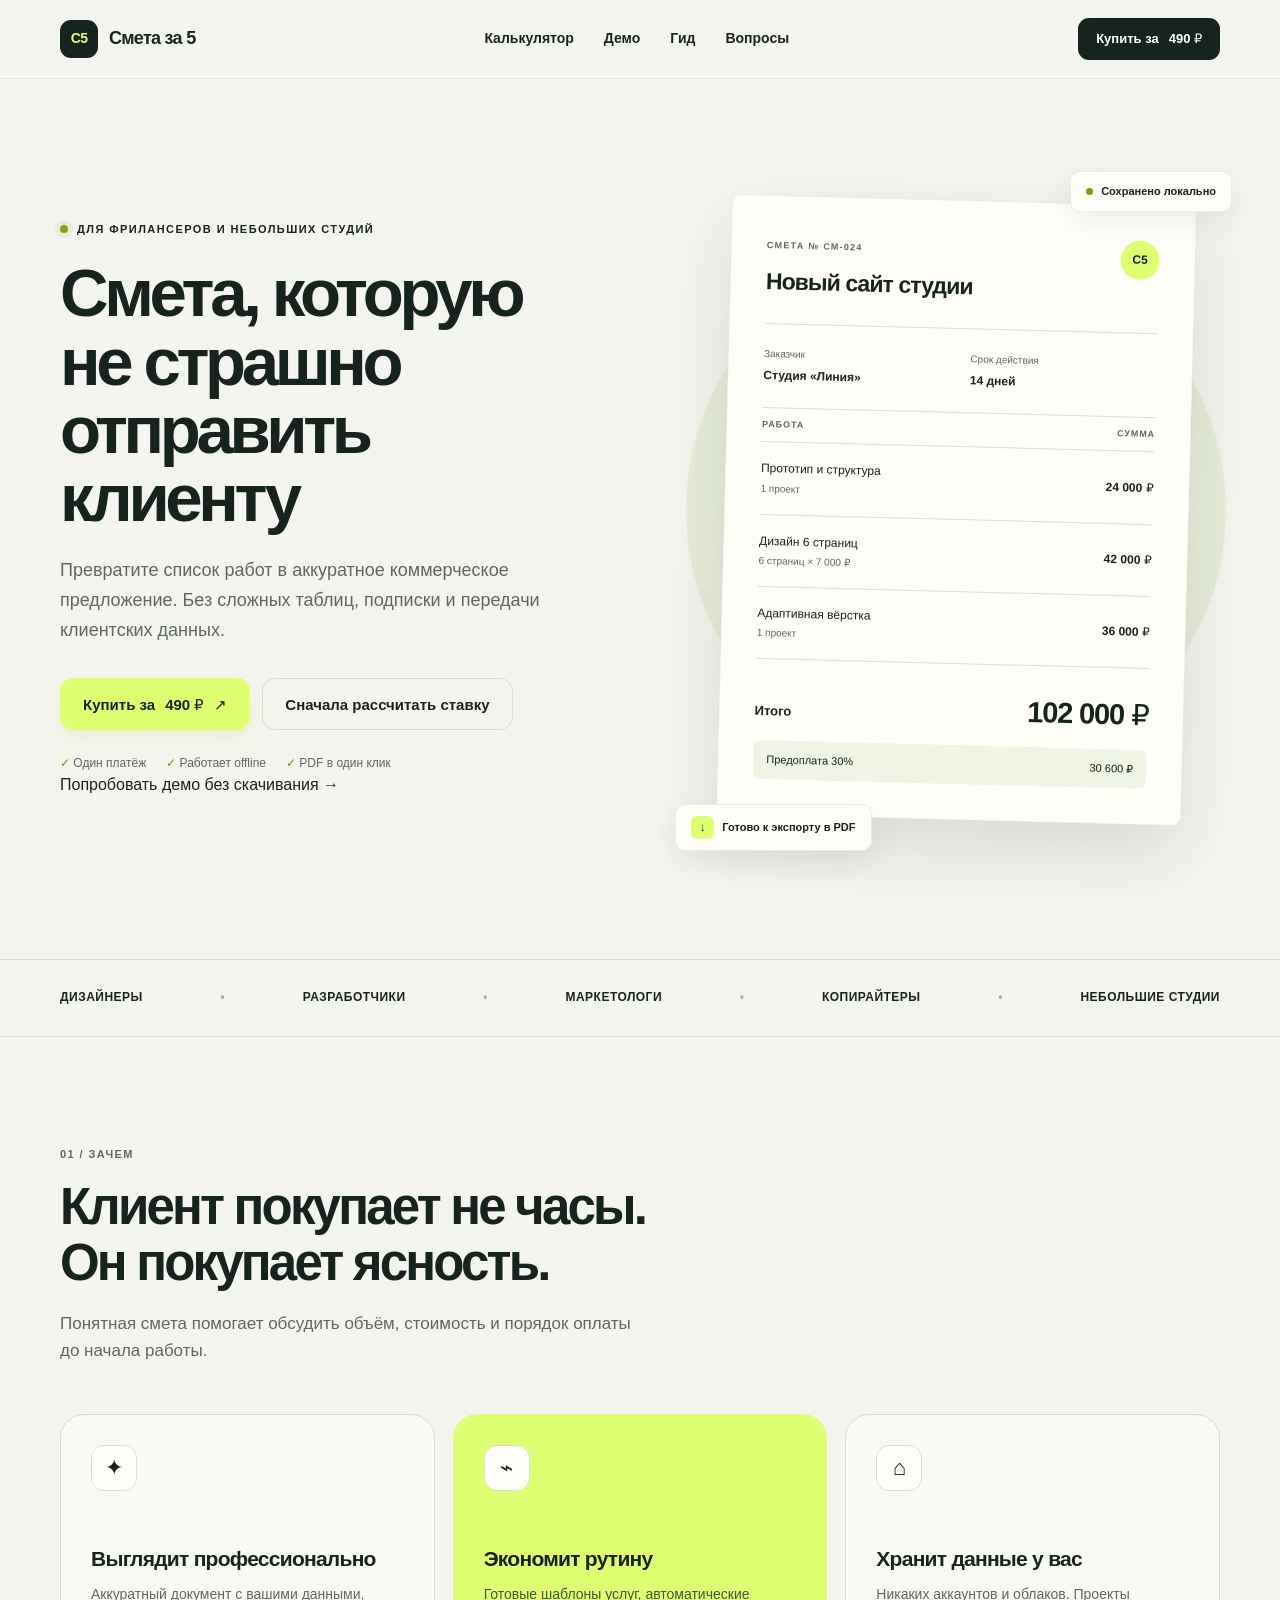
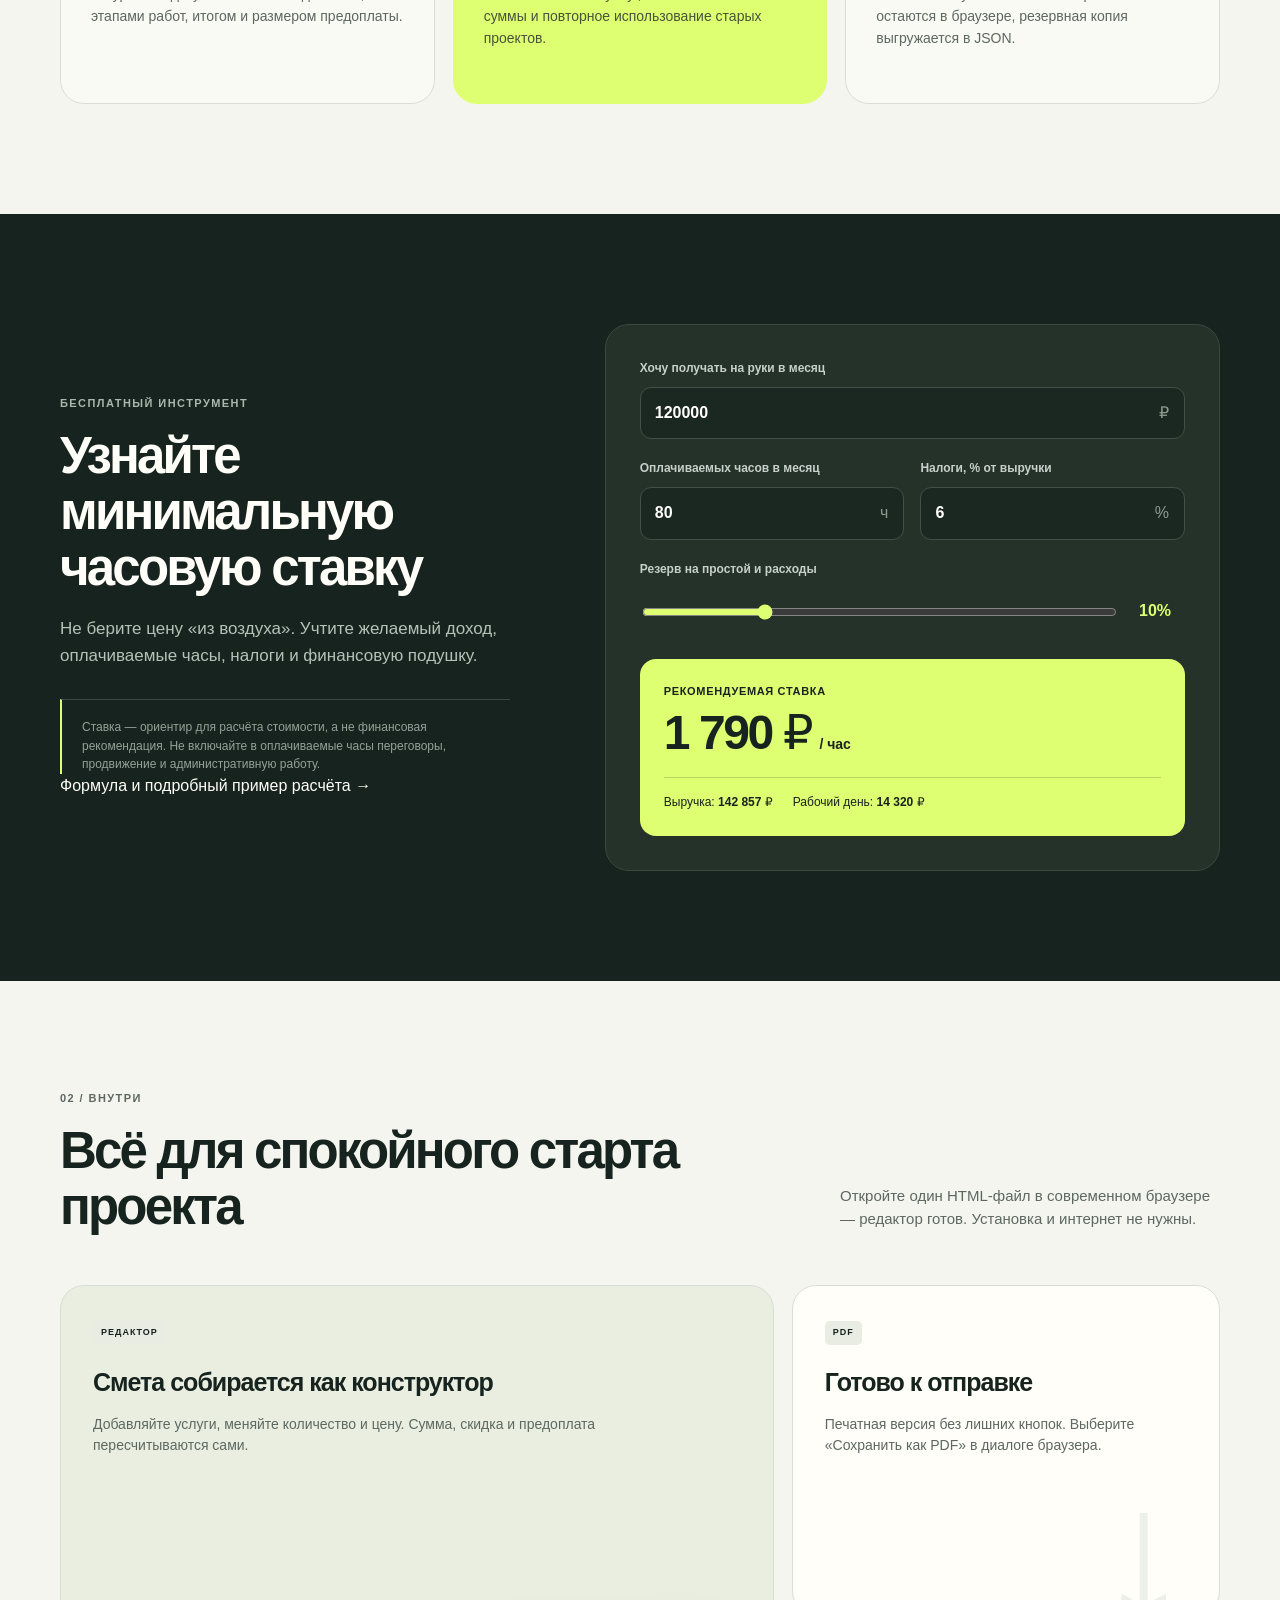
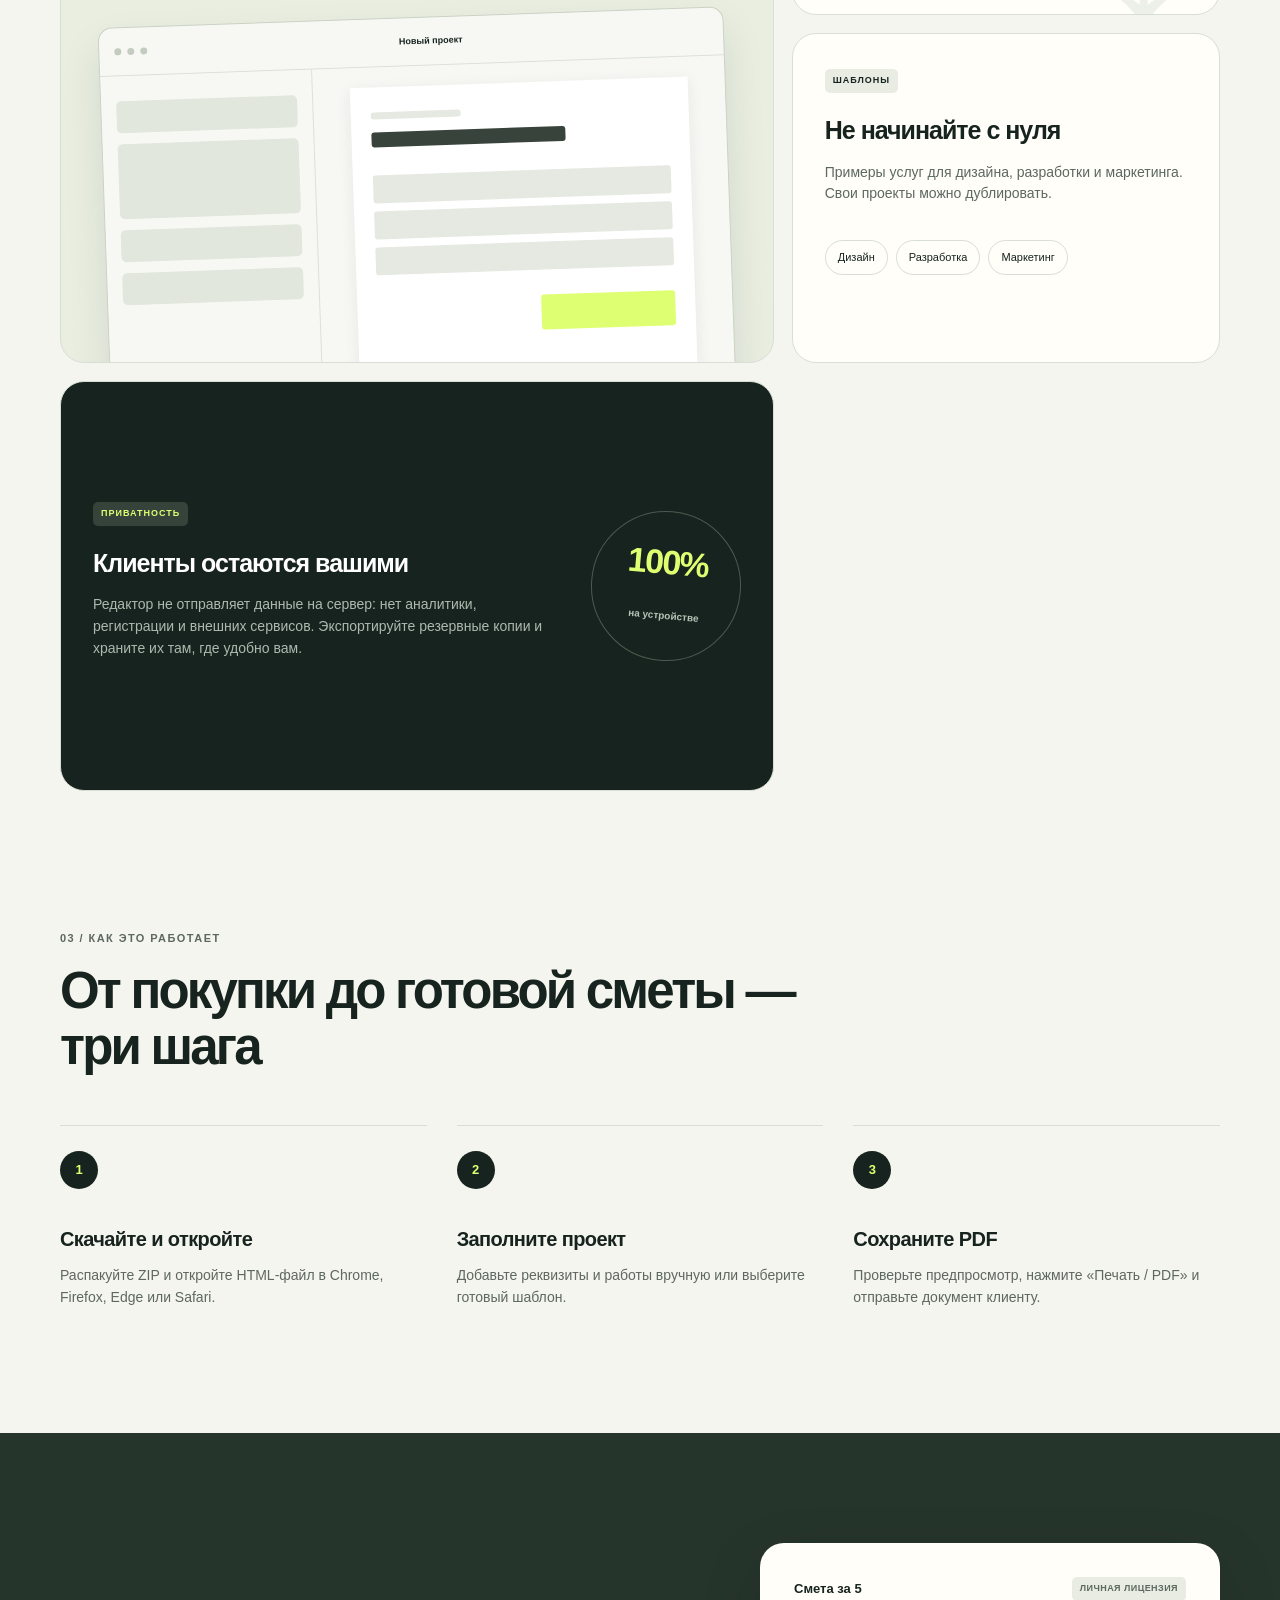
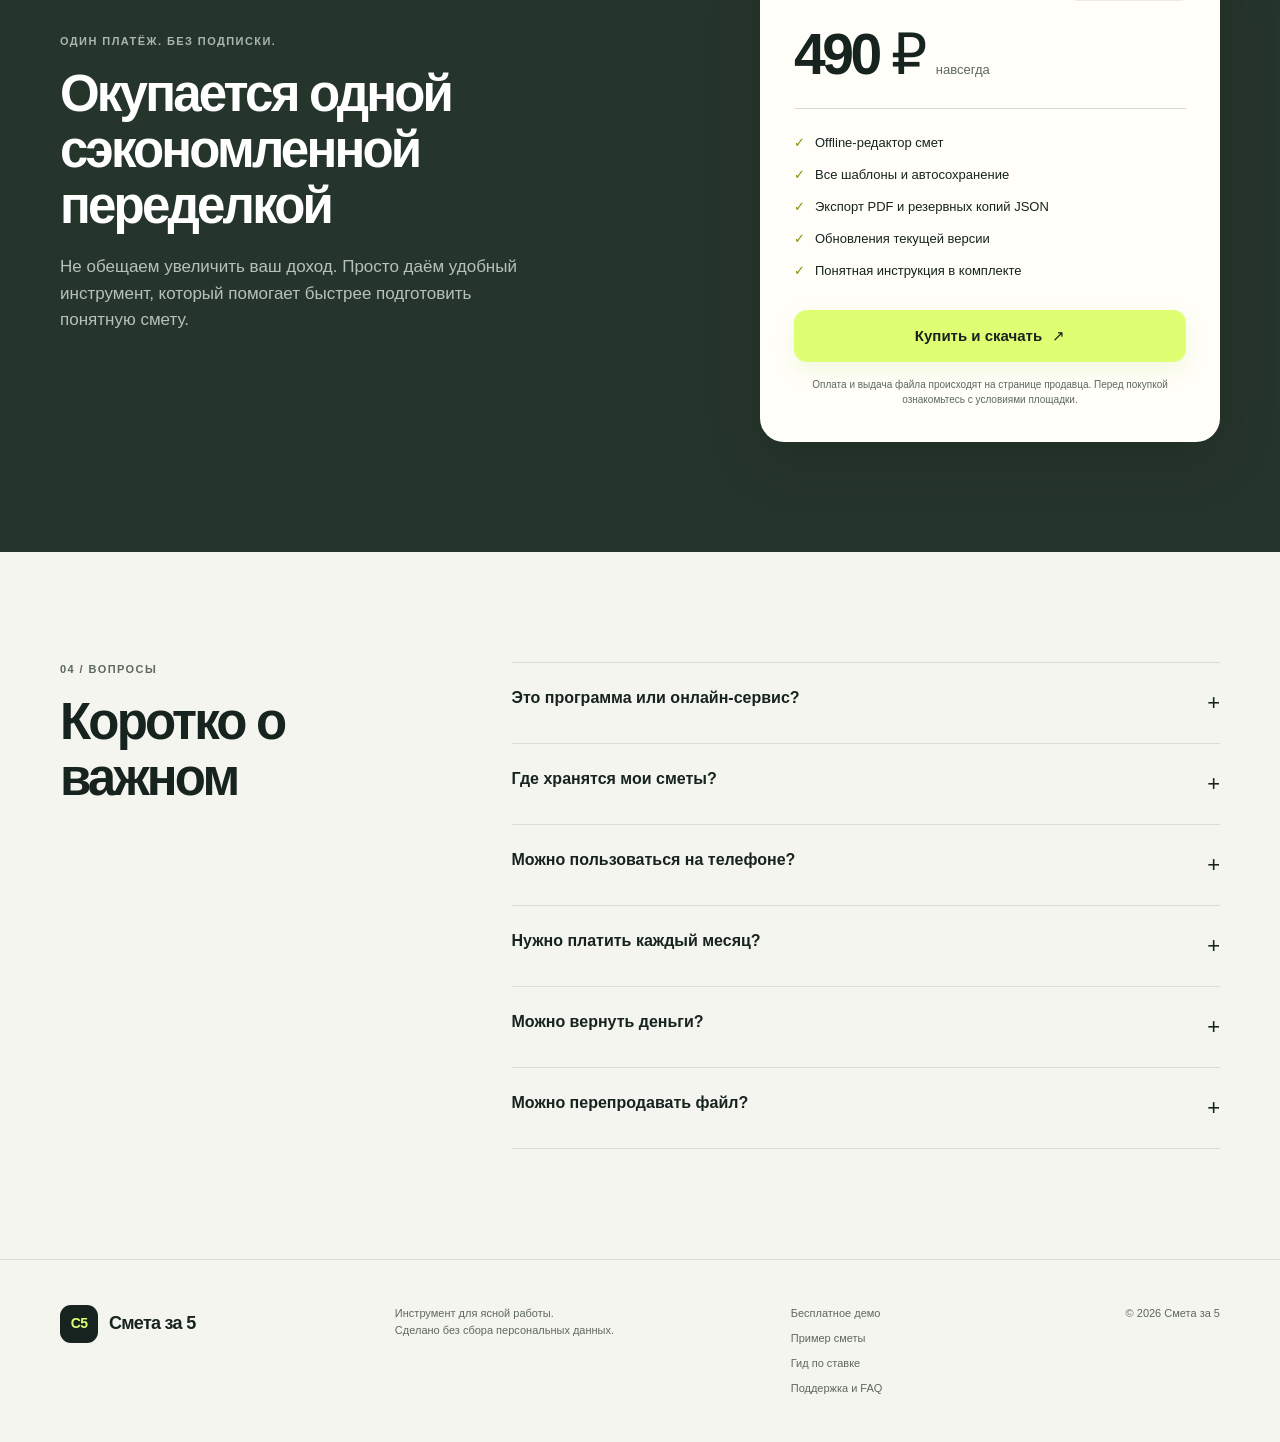
==== commit 190ad9eb: "Add demo, SEO guide and marketing pages" ====
--- a/index.html
+++ b/index.html
@@ -8,6 +8,12 @@
   <meta property="og:title" content="Смета за 5 — смета, которую не страшно отправить">
   <meta property="og:description" content="Соберите профессиональную смету, сохраните проекты и экспортируйте PDF. Разовая покупка, работа offline.">
   <meta property="og:type" content="website">
+  <meta property="og:url" content="https://kvlad123.github.io/smeta-5/">
+  <meta property="og:image" content="https://kvlad123.github.io/smeta-5/og-image.png">
+  <meta property="og:image:width" content="1200">
+  <meta property="og:image:height" content="630">
+  <meta name="twitter:card" content="summary_large_image">
+  <link rel="canonical" href="https://kvlad123.github.io/smeta-5/">
   <title>Смета за 5 — редактор смет для фрилансеров</title>
   <link rel="icon" href="favicon.svg" type="image/svg+xml">
   <link rel="stylesheet" href="styles.css">
@@ -24,7 +30,8 @@
       </a>
       <nav class="nav" aria-label="Основная навигация">
         <a href="#calculator">Калькулятор</a>
-        <a href="#inside">Возможности</a>
+        <a href="demo.html">Демо</a>
+        <a href="rate-guide.html">Гид</a>
         <a href="#faq">Вопросы</a>
       </nav>
       <button class="button button-small button-dark" type="button" data-buy>Купить за <span data-price>490 ₽</span></button>
@@ -47,6 +54,7 @@
             <li>✓ Работает offline</li>
             <li>✓ PDF в один клик</li>
           </ul>
+          <a class="demo-link" href="demo.html">Попробовать демо без скачивания →</a>
         </div>
 
         <div class="hero-visual" aria-label="Пример готовой сметы">
@@ -117,6 +125,7 @@
           <h2>Узнайте минимальную часовую ставку</h2>
           <p>Не берите цену «из воздуха». Учтите желаемый доход, оплачиваемые часы, налоги и финансовую подушку.</p>
           <div class="formula-note">Ставка — ориентир для расчёта стоимости, а не финансовая рекомендация. Не включайте в оплачиваемые часы переговоры, продвижение и административную работу.</div>
+          <a class="text-link" href="rate-guide.html">Формула и подробный пример расчёта →</a>
         </div>
         <form class="calculator-card" id="rate-form">
           <div class="calc-field calc-wide">
@@ -215,7 +224,7 @@
     <div class="container footer-inner">
       <a class="brand footer-brand" href="#top"><span class="brand-mark">С5</span><span>Смета за 5</span></a>
       <p>Инструмент для ясной работы.<br>Сделано без сбора персональных данных.</p>
-      <div class="footer-links"><a href="#calculator">Калькулятор ставки</a><a href="#faq">Поддержка и FAQ</a><a id="support-link" href="#" hidden>Написать в поддержку</a></div>
+      <div class="footer-links"><a href="demo.html">Бесплатное демо</a><a href="sample.html">Пример сметы</a><a href="rate-guide.html">Гид по ставке</a><a href="#faq">Поддержка и FAQ</a><a id="support-link" href="#" hidden>Написать в поддержку</a></div>
       <span class="copyright">© <span id="year">2026</span> Смета за 5</span>
     </div>
   </footer>
